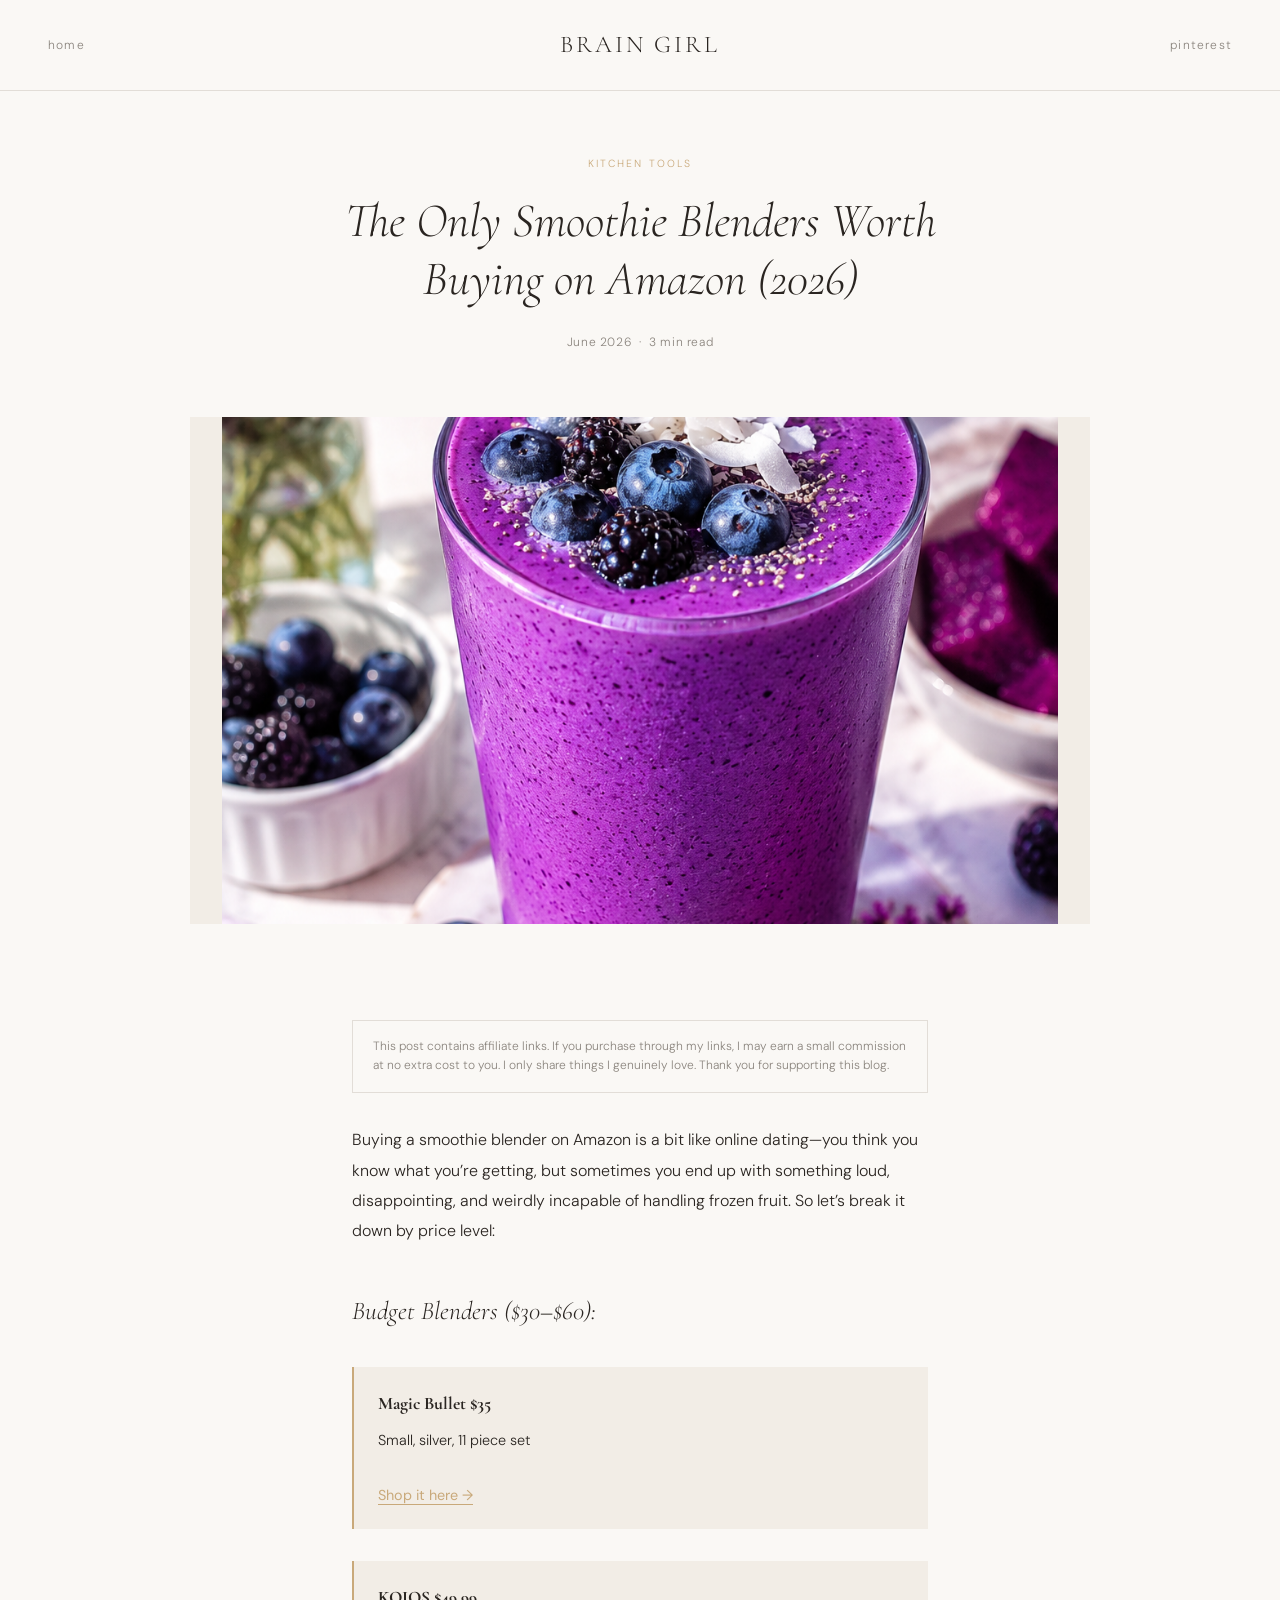
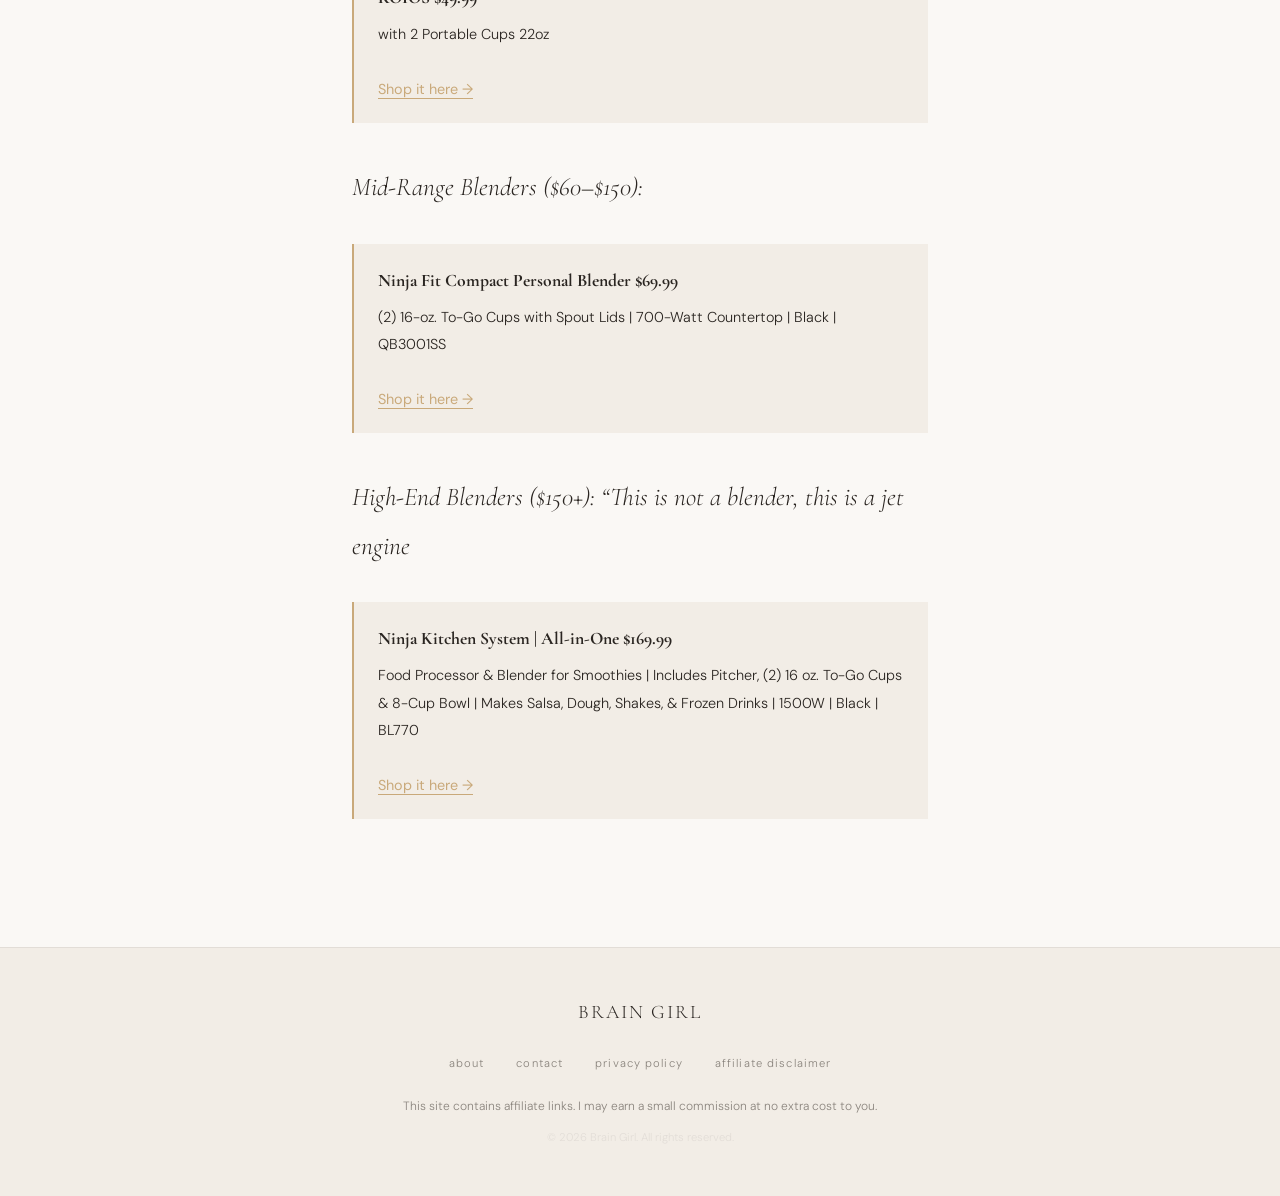
==== posts/smoothie_blender.html @ 053c79be "Add files via upload" ====
<!DOCTYPE html>
<html lang="en">
<head>
  <meta charset="UTF-8" />
  <meta name="viewport" content="width=device-width, initial-scale=1.0" />

  <!-- ======================================================
    EDIT THESE for every new post:
    - title (the post title, shown in browser tab & Google)
    - description (1-2 sentences, used by Google & Pinterest)
    - og:title, og:description (shown when shared on Pinterest/socials)
    - og:image (path to your post's hero image — use a tall 2:3 image for Pinterest)
  ====================================================== -->
  <title>10 Things That Made My Home Feel Like a Sanctuary | Brain Girl</title>
  <meta name="description" content="Small, intentional changes that transformed my space — from linen swaps to the one candle I now can't live without." />

  <meta property="og:type" content="article" />
  <meta property="og:title" content="10 Things That Made My Home Feel Like a Sanctuary" />
  <meta property="og:description" content="Small, intentional changes that transformed my space." />
  <meta property="og:image" content="../images/post-1.jpg" />
  <meta property="og:url" content="https://YOURUSERNAME.github.io/YOURREPO/posts/sample-post.html" />

  <!-- Pinterest-specific: tall image for pin format -->
  <meta name="pinterest:media" content="../images/post-1.jpg" />

  <link rel="stylesheet" href="../css/style.css" />
  <link rel="preconnect" href="https://fonts.googleapis.com" />
  <link rel="preconnect" href="https://fonts.gstatic.com" crossorigin />
  <link href="https://fonts.googleapis.com/css2?family=Cormorant+Garamond:ital,wght@0,300;0,400;1,300;1,400&family=DM+Sans:wght@300;400&display=swap" rel="stylesheet" />
</head>
<body>

  <!-- HEADER (same as index.html) -->
  <header class="site-header">
    <nav class="nav-links">
      <a href="../index.html">home</a>
      <!-- <a href="../index.html#lifestyle">lifestyle</a>
      <a href="../index.html#home-decor">home</a>
      <a href="../index.html#wellness">wellness</a> -->
    </nav>
    <a href="../index.html" class="site-title">Brain Girl</a>
    <div class="nav-right">
      <a href="https://www.pinterest.com/brainspinegirl/" target="_blank" rel="noopener" class="social-link">pinterest</a>
    </div>
  </header>

  <!-- ARTICLE HEADER -->
  <header class="article-header">
    <span class="article-category">kitchen tools</span>
    <h1 class="article-title">The Only Smoothie Blenders Worth Buying on Amazon (2026)</h1>
    <p class="article-meta">June 2026 &nbsp;·&nbsp; 3 min read</p>
  </header>

  <!-- HERO IMAGE -->
  <div class="article-hero-image">
    <img src="../images/purple_smoothie.png" alt="purple smoothie" />
  </div>

  <!-- ARTICLE BODY -->
  <!-- ======================================================
    HOW TO ADD AFFILIATE LINKS:
    Use class="affiliate-link" on your <a> tags for styling.
    Always use rel="nofollow sponsored" for affiliate links.
    Example:
      <a href="https://affiliate-link.com/product" class="affiliate-link"
         rel="nofollow sponsored" target="_blank">Product Name</a>
  ====================================================== -->
  <article class="article-body">

    <!-- Affiliate disclaimer — include at the top of every post with links -->
    <div class="affiliate-disclaimer-box">
      This post contains affiliate links. If you purchase through my links, I may earn a small commission at no extra cost to you. I only share things I genuinely love. Thank you for supporting this blog.
    </div>



    <p>
      Buying a smoothie blender on Amazon is a bit like online dating—you think you know what you’re getting, but sometimes you end up with something loud, disappointing, and weirdly incapable of handling frozen fruit.

      So let’s break it down by price level:
    </p>

    <h2>Budget Blenders ($30–$60):</h2>
    <div class="product-callout">
      <strong>Magic Bullet $35 </strong>
      Small, silver, 11 piece set
      <br /><br />
      <a href="https://amzn.to/4vqNiwg" class="affiliate-link" rel="nofollow sponsored" target="_blank">Shop it here →</a>
    </div>
    <div class="product-callout">
      <strong>KOIOS $49.99 </strong>
      with 2 Portable Cups 22oz
      <br /><br />
      <a href="https://amzn.to/4xcugM4" class="affiliate-link" rel="nofollow sponsored" target="_blank">Shop it here →</a>
    </div>

    <h2>Mid-Range Blenders ($60–$150):</h2>
    <div class="product-callout">
      <strong>Ninja Fit Compact Personal Blender $69.99 </strong>
      (2) 16-oz. To-Go Cups with Spout Lids | 700-Watt Countertop | Black | QB3001SS
      <br /><br />
      <a href="https://amzn.to/3RLNUy5" class="affiliate-link" rel="nofollow sponsored" target="_blank">Shop it here →</a>
    </div>


    <h2>High-End Blenders ($150+): “This is not a blender, this is a jet engine</h2>
    <div class="product-callout">
      <strong>Ninja Kitchen System | All-in-One $169.99 </strong>
      Food Processor & Blender for Smoothies | Includes Pitcher, (2) 16 oz. To-Go Cups & 8-Cup Bowl | Makes Salsa, Dough, Shakes, & Frozen Drinks | 1500W | Black | BL770
      <br /><br />
      <a href="https://amzn.to/3PD0b7u" class="affiliate-link" rel="nofollow sponsored" target="_blank">Shop it here →</a>
    </div>



  </article>

  <!-- FOOTER -->
  <footer class="site-footer">
    <p class="footer-name">Brain Girl</p>
    <nav class="footer-links">
      <a href="../about.html">about</a>
      <a href="../contact.html">contact</a>
      <a href="../privacy.html">privacy policy</a>
      <a href="../disclaimer.html">affiliate disclaimer</a>
    </nav>
    <p class="footer-disclaimer">This site contains affiliate links. I may earn a small commission at no extra cost to you.</p>
    <p class="footer-copy">&copy; 2026 Brain Girl. All rights reserved.</p>
  </footer>

</body>
</html>
---- css/style.css ----
/* ===================================
   THE CURATED EDIT — STYLESHEET
   ===================================
   Fonts:
     Display: Cormorant Garamond (serif, elegant)
     Body: DM Sans (clean, modern)

   Colors:
     --cream:   #FAF8F5  (background)
     --warm:    #F2EDE6  (card/section backgrounds)
     --text:    #2A2521  (primary text)
     --muted:   #8A847D  (secondary text)
     --accent:  #C9A97A  (warm gold accent)
     --rule:    #E2DDD7  (borders/dividers)
   =================================== */

*, *::before, *::after {
  box-sizing: border-box;
  margin: 0;
  padding: 0;
}

:root {
  --cream: #FAF8F5;
  --warm: #F2EDE6;
  --text: #2A2521;
  --muted: #8A847D;
  --accent: #C9A97A;
  --rule: #E2DDD7;
  --font-display: 'Cormorant Garamond', Georgia, serif;
  --font-body: 'DM Sans', system-ui, sans-serif;
}

html { scroll-behavior: smooth; }

body {
  background-color: var(--cream);
  color: var(--text);
  font-family: var(--font-body);
  font-weight: 300;
  font-size: 16px;
  line-height: 1.75;
  -webkit-font-smoothing: antialiased;
}

img {
  display: block;
  width: 100%;
  height: 100%;
  object-fit: cover;
}

a {
  color: inherit;
  text-decoration: none;
}

/* ===================================
   HEADER
   =================================== */

.site-header {
  display: grid;
  grid-template-columns: 1fr auto 1fr;
  align-items: center;
  padding: 1.5rem 3rem;
  border-bottom: 1px solid var(--rule);
  position: sticky;
  top: 0;
  background: var(--cream);
  z-index: 100;
}

.site-title {
  font-family: var(--font-display);
  font-size: 1.5rem;
  font-weight: 300;
  letter-spacing: 0.12em;
  text-transform: uppercase;
  text-align: center;
  color: var(--text);
}

.nav-links, .nav-right {
  display: flex;
  gap: 2rem;
  font-size: 0.75rem;
  letter-spacing: 0.1em;
  text-transform: lowercase;
  color: var(--muted);
}

.nav-right {
  justify-content: flex-end;
}

.nav-links a, .nav-right a {
  color: var(--muted);
  transition: color 0.2s;
}

.nav-links a:hover, .nav-right a:hover,
.social-link:hover { color: var(--text); }

/* ===================================
   HERO
   =================================== */

.hero {
  text-align: center;
  padding: 6rem 2rem 5rem;
  max-width: 680px;
  margin: 0 auto;
}

.hero-tagline {
  font-size: 0.7rem;
  letter-spacing: 0.2em;
  text-transform: uppercase;
  color: var(--accent);
  margin-bottom: 1.5rem;
}

.hero-headline {
  font-family: var(--font-display);
  font-size: clamp(2.2rem, 5vw, 3.8rem);
  font-weight: 300;
  font-style: italic;
  line-height: 1.2;
  color: var(--text);
}

/* ===================================
   FEATURED POST
   =================================== */

.featured-post {
  max-width: 1100px;
  margin: 0 auto 4rem;
  padding: 0 2rem;
}

.featured-link {
  display: grid;
  grid-template-columns: 1fr 1fr;
  gap: 3rem;
  align-items: center;
}

.featured-image-wrap {
  aspect-ratio: 4 / 5;
  overflow: hidden;
  background: var(--warm);
}

.featured-img {
  transition: transform 0.6s ease;
}

.featured-link:hover .featured-img {
  transform: scale(1.03);
}

.featured-text {
  padding: 1rem 0;
}

.category-label {
  font-size: 0.65rem;
  letter-spacing: 0.2em;
  text-transform: uppercase;
  color: var(--accent);
  display: block;
  margin-bottom: 1rem;
}

.featured-title {
  font-family: var(--font-display);
  font-size: clamp(1.6rem, 3vw, 2.4rem);
  font-weight: 300;
  line-height: 1.25;
  margin-bottom: 1.25rem;
  color: var(--text);
}

.featured-excerpt {
  font-size: 0.95rem;
  color: var(--muted);
  line-height: 1.8;
  margin-bottom: 1.75rem;
  max-width: 400px;
}

.read-more {
  font-size: 0.75rem;
  letter-spacing: 0.1em;
  text-transform: lowercase;
  color: var(--text);
  border-bottom: 1px solid var(--text);
  padding-bottom: 2px;
  transition: color 0.2s, border-color 0.2s;
}

.featured-link:hover .read-more {
  color: var(--accent);
  border-color: var(--accent);
}

/* ===================================
   SECTION DIVIDER
   =================================== */

.section-divider {
  display: flex;
  align-items: center;
  gap: 1.5rem;
  max-width: 1100px;
  margin: 0 auto 3rem;
  padding: 0 2rem;
  font-size: 0.65rem;
  letter-spacing: 0.2em;
  text-transform: uppercase;
  color: var(--muted);
}

.section-divider::before, .section-divider::after {
  content: '';
  flex: 1;
  height: 1px;
  background: var(--rule);
}

/* ===================================
   POST GRID
   =================================== */

.post-grid {
  display: grid;
  grid-template-columns: repeat(auto-fill, minmax(260px, 1fr));
  gap: 2.5rem;
  max-width: 1100px;
  margin: 0 auto;
  padding: 0 2rem 6rem;
}

.post-card a {
  display: block;
}

.card-image-wrap {
  aspect-ratio: 3 / 4;
  overflow: hidden;
  background: var(--warm);
  margin-bottom: 1.25rem;
}

.card-img {
  transition: transform 0.5s ease;
}

.post-card:hover .card-img {
  transform: scale(1.04);
}

.card-body {}

.card-title {
  font-family: var(--font-display);
  font-size: 1.25rem;
  font-weight: 300;
  line-height: 1.3;
  margin: 0.4rem 0 0.6rem;
  color: var(--text);
  transition: color 0.2s;
}

.post-card:hover .card-title { color: var(--accent); }

.card-excerpt {
  font-size: 0.85rem;
  color: var(--muted);
  line-height: 1.75;
}

/* ===================================
   FOOTER
   =================================== */

.site-footer {
  border-top: 1px solid var(--rule);
  padding: 3rem 2rem;
  text-align: center;
  background: var(--warm);
}

.footer-name {
  font-family: var(--font-display);
  font-size: 1.2rem;
  font-weight: 300;
  letter-spacing: 0.1em;
  text-transform: uppercase;
  margin-bottom: 1.5rem;
  color: var(--text);
}

.footer-links {
  display: flex;
  justify-content: center;
  gap: 2rem;
  font-size: 0.7rem;
  letter-spacing: 0.1em;
  text-transform: lowercase;
  color: var(--muted);
  margin-bottom: 1.5rem;
  flex-wrap: wrap;
}

.footer-links a {
  color: var(--muted);
  transition: color 0.2s;
}
.footer-links a:hover { color: var(--text); }

.footer-disclaimer {
  font-size: 0.75rem;
  color: var(--muted);
  max-width: 480px;
  margin: 0 auto 0.75rem;
  line-height: 1.6;
}

.footer-copy {
  font-size: 0.7rem;
  color: var(--rule);
}

/* ===================================
   ARTICLE / POST PAGE
   =================================== */

.article-header {
  max-width: 720px;
  margin: 0 auto;
  padding: 4rem 2rem 2rem;
  text-align: center;
}

.article-category {
  font-size: 0.65rem;
  letter-spacing: 0.2em;
  text-transform: uppercase;
  color: var(--accent);
  margin-bottom: 1.25rem;
  display: block;
}

.article-title {
  font-family: var(--font-display);
  font-size: clamp(2rem, 4vw, 3rem);
  font-weight: 300;
  font-style: italic;
  line-height: 1.2;
  margin-bottom: 1.5rem;
}

.article-meta {
  font-size: 0.75rem;
  color: var(--muted);
  letter-spacing: 0.05em;
}

.article-hero-image {
  max-width: 900px;
  margin: 2rem auto;
  padding: 0 2rem;
  aspect-ratio: 16 / 9;
  overflow: hidden;
  background: var(--warm);
}

.article-body {
  max-width: 640px;
  margin: 0 auto;
  padding: 2rem 2rem 6rem;
  font-size: 1rem;
  line-height: 1.9;
  color: var(--text);
}

.article-body h2 {
  font-family: var(--font-display);
  font-size: 1.6rem;
  font-weight: 300;
  font-style: italic;
  margin: 2.5rem 0 1rem;
  color: var(--text);
}

.article-body h3 {
  font-size: 0.8rem;
  letter-spacing: 0.15em;
  text-transform: uppercase;
  color: var(--accent);
  margin: 2rem 0 0.75rem;
}

.article-body p {
  margin-bottom: 1.5rem;
}

.article-body a {
  color: var(--text);
  border-bottom: 1px solid var(--accent);
  transition: color 0.2s;
}

.article-body a:hover { color: var(--accent); }

/* Affiliate link styling — stands out subtly */
.affiliate-link {
  color: var(--accent) !important;
  border-bottom: 1px solid var(--accent) !important;
  font-weight: 400;
}

.article-body ul {
  margin: 0 0 1.5rem 1.5rem;
}

.article-body li {
  margin-bottom: 0.5rem;
}

/* Product callout block */
.product-callout {
  background: var(--warm);
  border-left: 2px solid var(--accent);
  padding: 1.25rem 1.5rem;
  margin: 2rem 0;
  font-size: 0.9rem;
}

.product-callout strong {
  display: block;
  font-family: var(--font-display);
  font-size: 1.1rem;
  margin-bottom: 0.4rem;
}

/* Affiliate disclaimer box */
.affiliate-disclaimer-box {
  border: 1px solid var(--rule);
  padding: 1rem 1.25rem;
  margin: 2rem 0;
  font-size: 0.75rem;
  color: var(--muted);
  line-height: 1.65;
}

/* ===================================
   RESPONSIVE
   =================================== */

@media (max-width: 768px) {
  .site-header {
    grid-template-columns: 1fr;
    gap: 0.75rem;
    padding: 1.25rem 1.5rem;
    text-align: center;
  }

  .nav-links { display: none; }

  .nav-right {
    justify-content: center;
  }

  .featured-link {
    grid-template-columns: 1fr;
    gap: 1.5rem;
  }

  .featured-image-wrap {
    aspect-ratio: 3 / 2;
  }

  .post-grid {
    grid-template-columns: 1fr 1fr;
    gap: 1.5rem;
  }
}

@media (max-width: 480px) {
  .post-grid {
    grid-template-columns: 1fr;
  }

  .hero { padding: 3rem 1.5rem; }

  .featured-post, .post-grid {
    padding-left: 1.5rem;
    padding-right: 1.5rem;
  }
}
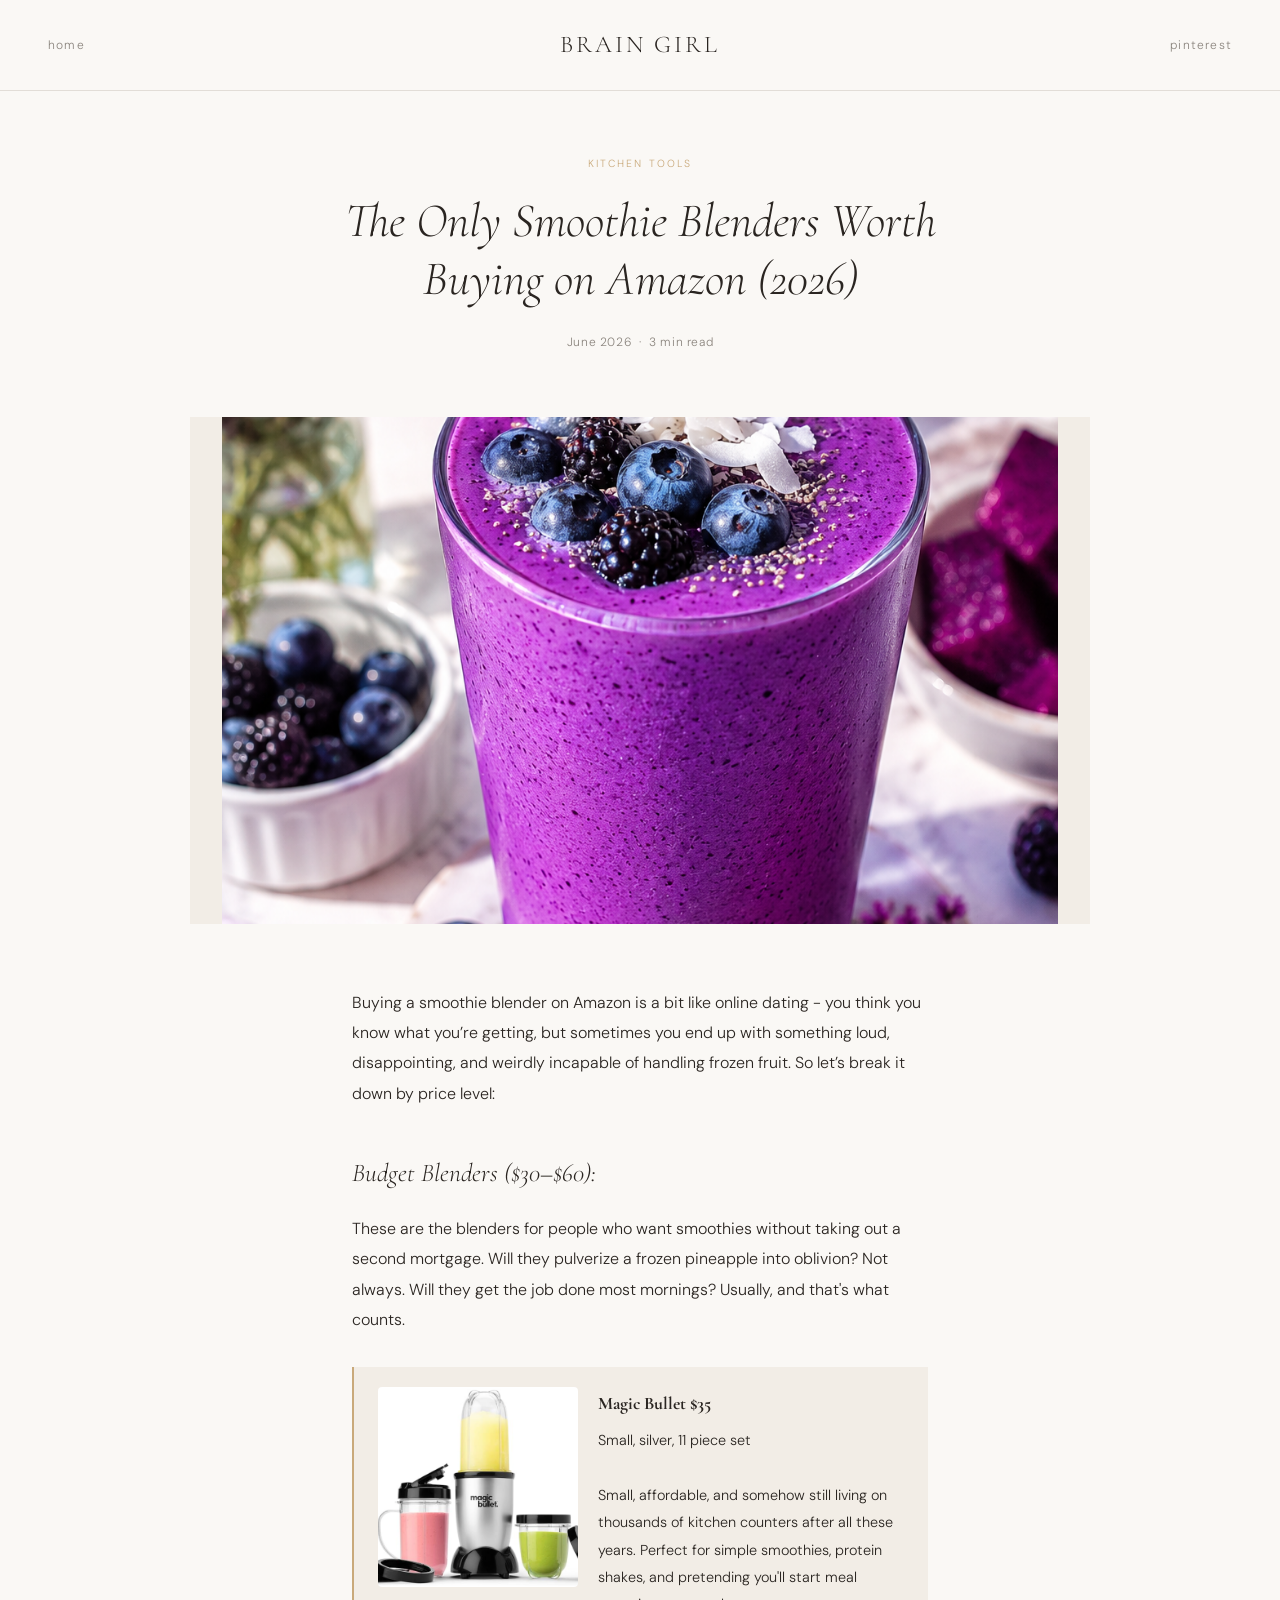
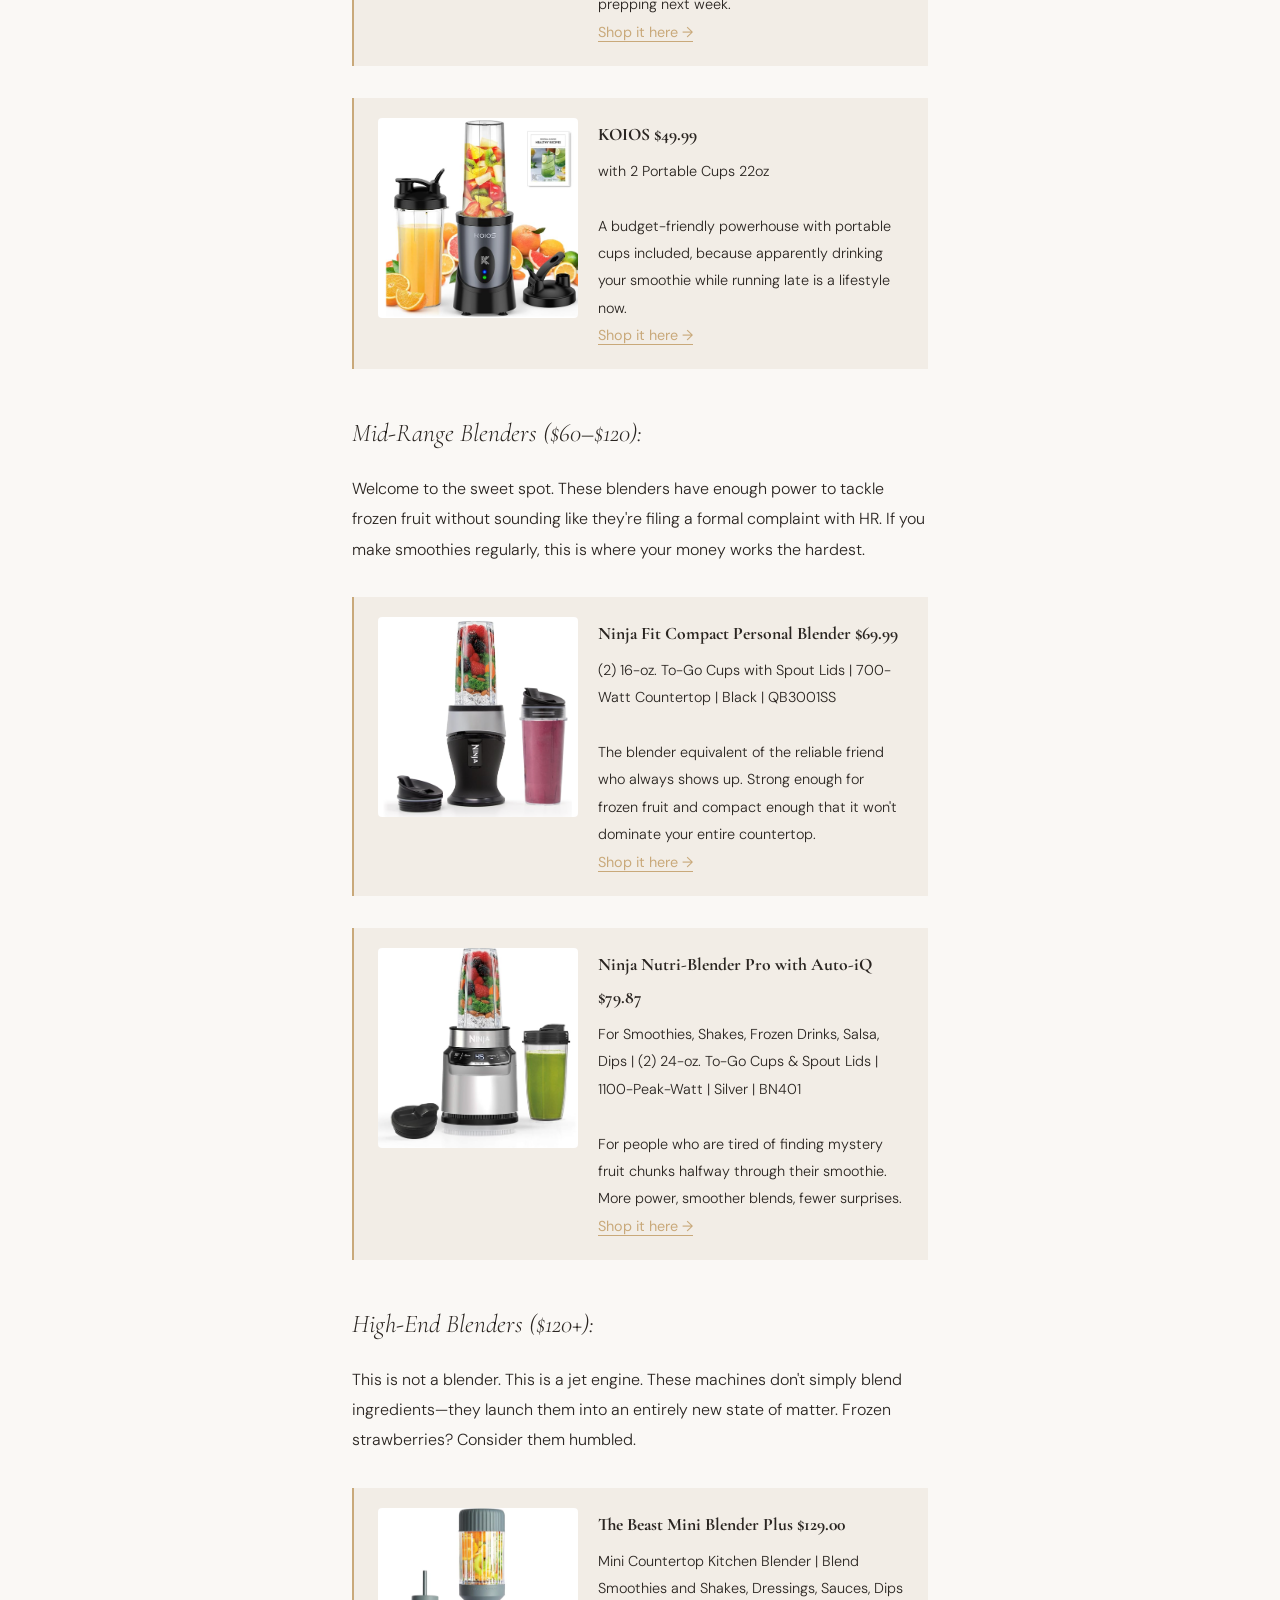
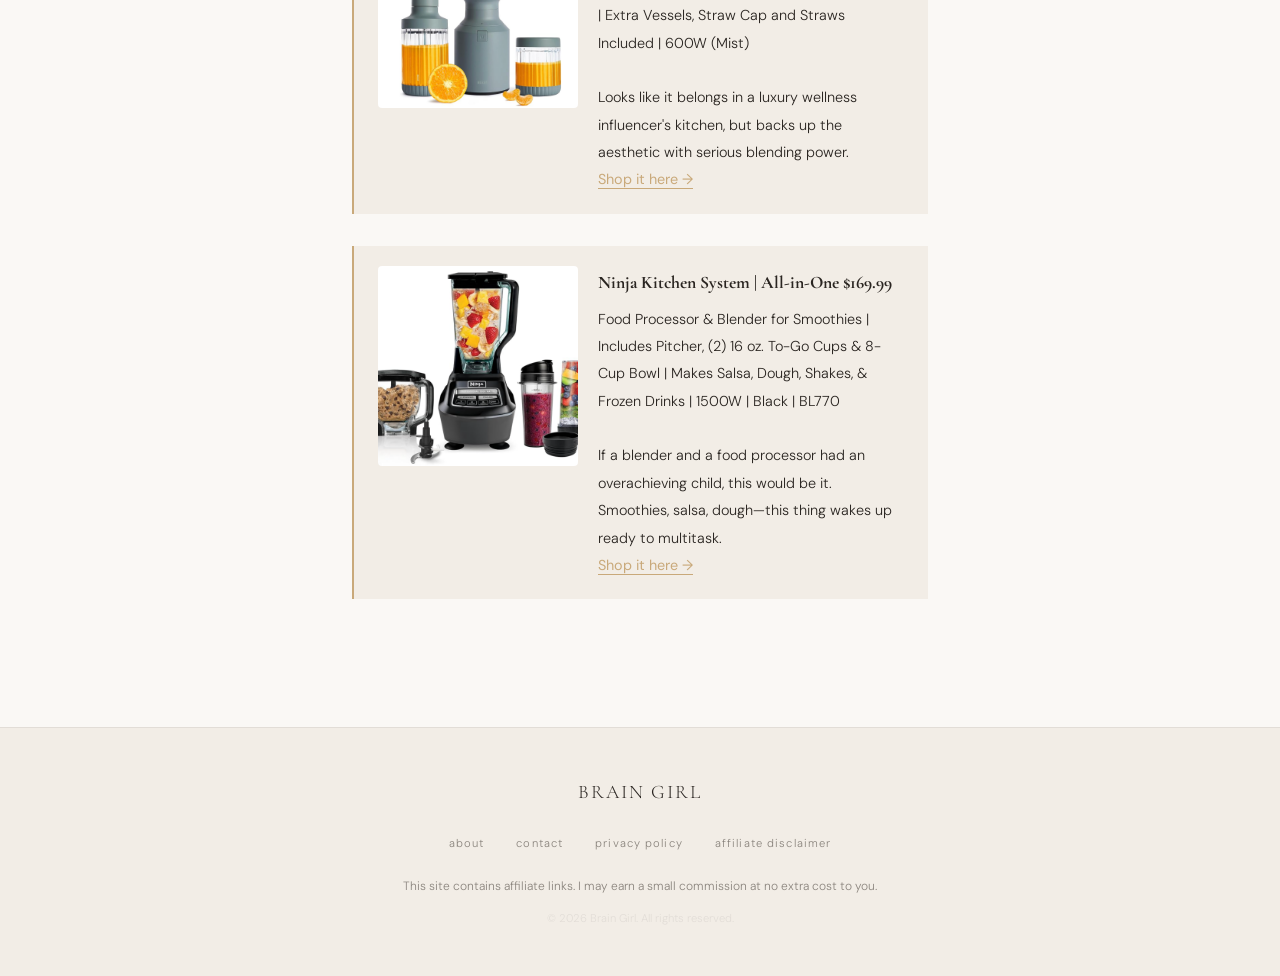
==== commit 64795f9a: "Add files via upload" ====
--- a/posts/smoothie_blender.html
+++ b/posts/smoothie_blender.html
@@ -67,48 +67,98 @@
   ====================================================== -->
   <article class="article-body">
 
-    <!-- Affiliate disclaimer — include at the top of every post with links -->
-    <div class="affiliate-disclaimer-box">
-      This post contains affiliate links. If you purchase through my links, I may earn a small commission at no extra cost to you. I only share things I genuinely love. Thank you for supporting this blog.
-    </div>
-
-
 
     <p>
-      Buying a smoothie blender on Amazon is a bit like online dating—you think you know what you’re getting, but sometimes you end up with something loud, disappointing, and weirdly incapable of handling frozen fruit.
+      Buying a smoothie blender on Amazon is a bit like online dating - you think you know what you’re getting, but sometimes you end up with something loud, disappointing, and weirdly incapable of handling frozen fruit.
 
       So let’s break it down by price level:
     </p>
 
     <h2>Budget Blenders ($30–$60):</h2>
+    <p>
+    These are the blenders for people who want smoothies without taking out a second mortgage.
+    Will they pulverize a frozen pineapple into oblivion? Not always. Will they get the job done most mornings? Usually, and that's what counts.
+    </p>
     <div class="product-callout">
-      <strong>Magic Bullet $35 </strong>
+    <img src="../images/magic-bullet.png" alt="Magic Bullet blender" />
+    <div class="product-callout-text">
+      <strong>Magic Bullet $35</strong>
       Small, silver, 11 piece set
       <br /><br />
-      <a href="https://amzn.to/4vqNiwg" class="affiliate-link" rel="nofollow sponsored" target="_blank">Shop it here →</a>
+      Small, affordable, and somehow still living on thousands of kitchen counters after all these years. Perfect for simple smoothies, protein shakes, and pretending you'll start meal prepping next week.
+      <br />
+      <a href="https://amzn.to/4vqNiwg" class="affiliate-link"
+         rel="nofollow sponsored" target="_blank">Shop it here →</a>
     </div>
+    </div>
+
+
     <div class="product-callout">
+    <img src="../images/koios.png" alt="Magic Bullet blender" />
+    <div class="product-callout-text">
       <strong>KOIOS $49.99 </strong>
       with 2 Portable Cups 22oz
       <br /><br />
+      A budget-friendly powerhouse with portable cups included, because apparently drinking your smoothie while running late is a lifestyle now.<br />
       <a href="https://amzn.to/4xcugM4" class="affiliate-link" rel="nofollow sponsored" target="_blank">Shop it here →</a>
     </div>
+    </div>
 
-    <h2>Mid-Range Blenders ($60–$150):</h2>
+
+
+    <h2>Mid-Range Blenders ($60–$120):</h2>
+    <p>
+    Welcome to the sweet spot. These blenders have enough power to tackle frozen fruit without sounding like they're filing a formal complaint with HR. If you make smoothies regularly, this is where your money works the hardest.
+    </p>
     <div class="product-callout">
+    <img src="../images/ninja-fit.png" alt="Magic Bullet blender" />
+    <div class="product-callout-text">
       <strong>Ninja Fit Compact Personal Blender $69.99 </strong>
       (2) 16-oz. To-Go Cups with Spout Lids | 700-Watt Countertop | Black | QB3001SS
       <br /><br />
+      The blender equivalent of the reliable friend who always shows up. Strong enough for frozen fruit and compact enough that it won't dominate your entire countertop.<br />
       <a href="https://amzn.to/3RLNUy5" class="affiliate-link" rel="nofollow sponsored" target="_blank">Shop it here →</a>
+    </div>
+    </div>
+
+    <div class="product-callout">
+    <img src="../images/ninja-pro.png" alt="Magic Bullet blender" />
+    <div class="product-callout-text">
+      <strong>Ninja Nutri-Blender Pro with Auto-iQ $79.87 </strong>
+      For Smoothies, Shakes, Frozen Drinks, Salsa, Dips | (2) 24-oz. To-Go Cups & Spout Lids | 1100-Peak-Watt | Silver | BN401
+      <br /><br />
+      For people who are tired of finding mystery fruit chunks halfway through their smoothie. More power, smoother blends, fewer surprises.<br/>
+      <a href="https://amzn.to/43MkouG" class="affiliate-link" rel="nofollow sponsored" target="_blank">Shop it here →</a>
+    </div>
     </div>
 
 
-    <h2>High-End Blenders ($150+): “This is not a blender, this is a jet engine</h2>
+    <h2>High-End Blenders ($120+):</h2>
+
+    <p>
+    This is not a blender. This is a jet engine. These machines don't simply blend ingredients—they launch them into an entirely new state of matter. Frozen strawberries? Consider them humbled.
+    </p>
+
     <div class="product-callout">
+    <img src="../images/beast-mini.png" alt="Magic Bullet blender" />
+    <div class="product-callout-text">
+      <strong>The Beast Mini Blender Plus $129.00 </strong>
+      Mini Countertop Kitchen Blender | Blend Smoothies and Shakes, Dressings, Sauces, Dips | Extra Vessels, Straw Cap and Straws Included | 600W (Mist)
+      <br /><br />
+      Looks like it belongs in a luxury wellness influencer's kitchen, but backs up the aesthetic with serious blending power.<br />
+      <a href="https://amzn.to/4oaPuFU" class="affiliate-link" rel="nofollow sponsored" target="_blank">Shop it here →</a>
+    </div>
+    </div>
+
+    <div class="product-callout">
+    <img src="../images/ninja-kitchen-system.png" alt="Magic Bullet blender" />
+    <div class="product-callout-text">
       <strong>Ninja Kitchen System | All-in-One $169.99 </strong>
       Food Processor & Blender for Smoothies | Includes Pitcher, (2) 16 oz. To-Go Cups & 8-Cup Bowl | Makes Salsa, Dough, Shakes, & Frozen Drinks | 1500W | Black | BL770
       <br /><br />
+      If a blender and a food processor had an overachieving child, this would be it. Smoothies, salsa, dough—this thing wakes up ready to multitask.<br />
       <a href="https://amzn.to/3PD0b7u" class="affiliate-link" rel="nofollow sponsored" target="_blank">Shop it here →</a>
+    </div>
     </div>
 
 
--- a/css/style.css
+++ b/css/style.css
@@ -438,6 +438,31 @@
   padding: 1.25rem 1.5rem;
   margin: 2rem 0;
   font-size: 0.9rem;
+  display: flex;
+  gap: 1.25rem;
+  align-items: flex-start;
+}
+
+.product-callout img {
+  width: 200px;
+  height: 200px;
+  object-fit: cover;
+  flex-shrink: 0;
+  border-radius: 4px;
+}
+
+.product-callout-text {
+  flex: 1;
+}
+
+@media (max-width: 480px) {
+  .product-callout {
+    flex-direction: column;
+  }
+  .product-callout img {
+    width: 100%;
+    height: 160px;
+  }
 }
 
 .product-callout strong {
